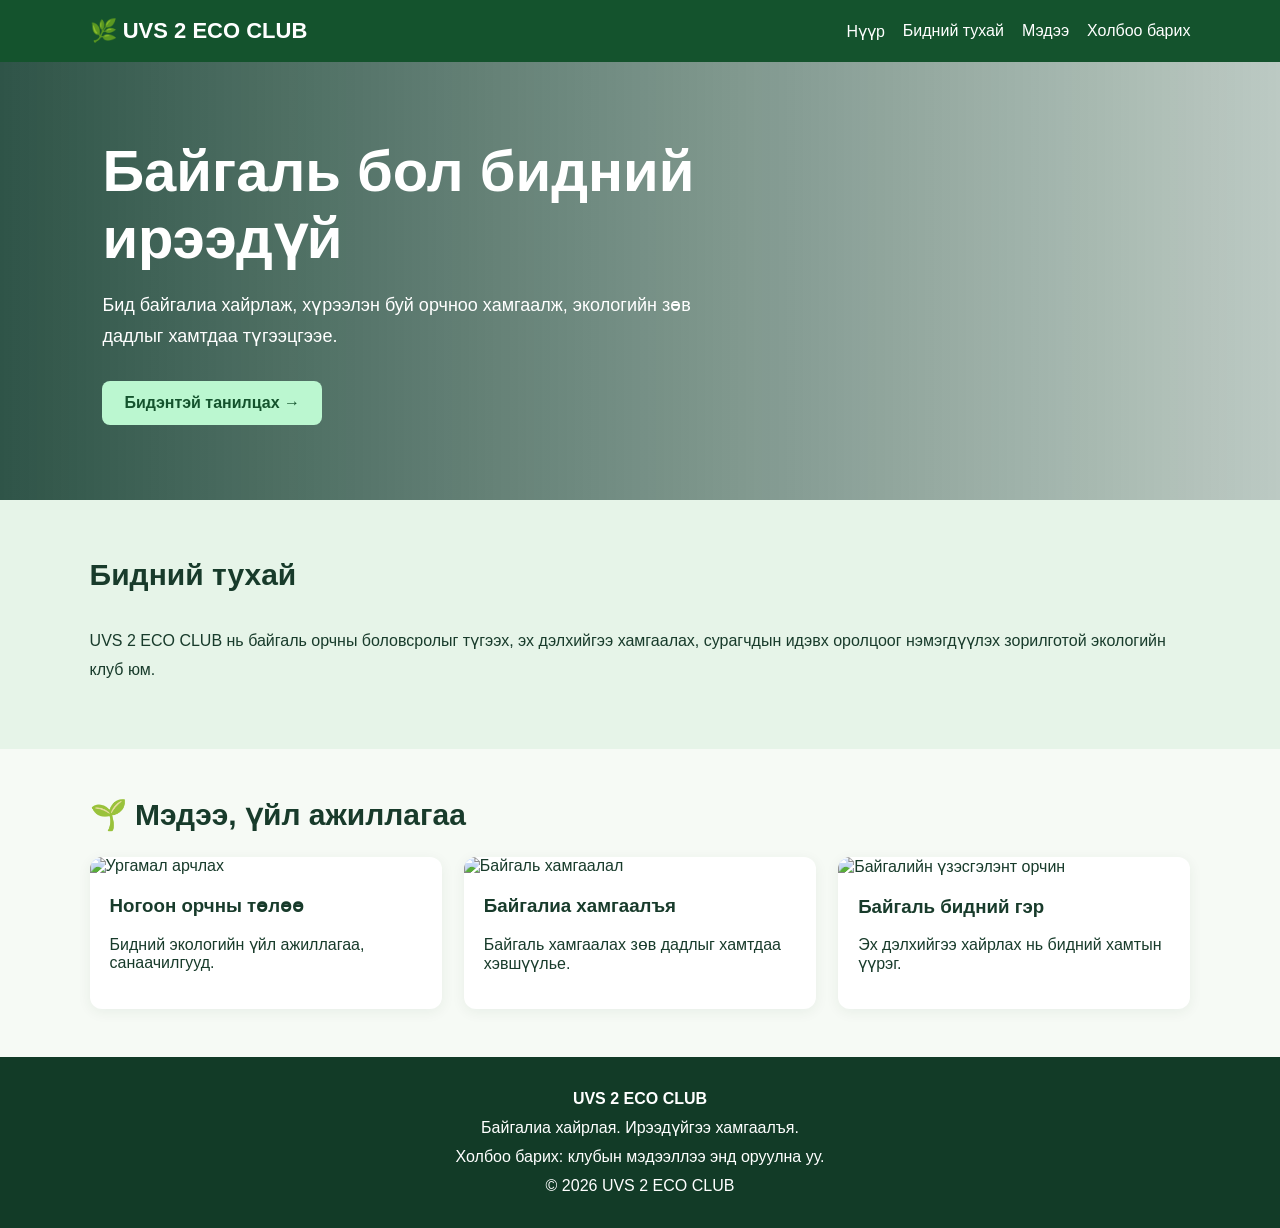
==== index.html @ a0607531 "Create index.html" ====
<!DOCTYPE html>
<html lang="mn">
<head>
  <meta charset="UTF-8">
  <meta name="viewport" content="width=device-width, initial-scale=1.0">
  <meta name="description" content="Uvs 2 Eco Club — Байгаль орчноо хамтдаа хамгаалъя.">
  <title>UVS 2 ECO CLUB</title>
  <style>
    * { box-sizing: border-box; }
    body {
      margin: 0;
      font-family: Arial, sans-serif;
      color: #183b2b;
      background: #f6faf5;
    }
    header {
      background: #14532d;
      color: white;
      padding: 18px 7%;
      display: flex;
      justify-content: space-between;
      align-items: center;
      flex-wrap: wrap;
      gap: 15px;
    }
    .logo { font-size: 22px; font-weight: bold; }
    nav { display: flex; flex-wrap: wrap; gap: 18px; }
    nav a { color: white; text-decoration: none; }
    nav a:hover { color: #bbf7d0; }
    .hero {
      min-height: 420px;
      padding: 75px 8%;
      display: flex;
      align-items: center;
      color: white;
      background:
        linear-gradient(90deg, #103b2ddd, #103b2d40),
        url("https://images.unsplash.com/photo-1472396961693-142e6e269027?auto=format&fit=crop&w=1800&q=85")
        center/cover;
    }
    .hero-content { max-width: 650px; }
    .hero h1 { font-size: clamp(34px, 5vw, 58px); margin: 0 0 18px; }
    .hero p { font-size: 18px; line-height: 1.7; }
    .button {
      display: inline-block;
      padding: 13px 22px;
      background: #bbf7d0;
      color: #14532d;
      text-decoration: none;
      border-radius: 8px;
      font-weight: bold;
      margin-top: 12px;
    }
    section { padding: 48px 7%; }
    h2 { font-size: 30px; margin-top: 0; }
    .cards {
      display: grid;
      grid-template-columns: repeat(auto-fit, minmax(220px, 1fr));
      gap: 22px;
    }
    .card {
      background: white;
      border-radius: 12px;
      overflow: hidden;
      box-shadow: 0 3px 14px #173d2710;
    }
    .card img { width: 100%; height: 190px; object-fit: cover; }
    .card-content { padding: 20px; }
    .card h3 { margin-top: 0; }
    .about { background: #e6f4e8; line-height: 1.8; }
    footer {
      background: #123b27;
      color: white;
      padding: 28px 7%;
      text-align: center;
      line-height: 1.8;
    }
    @media (max-width: 600px) {
      header { padding: 18px 5%; }
      nav { gap: 12px; }
      .hero { padding: 55px 6%; min-height: 360px; }
      section { padding: 36px 5%; }
    }
  </style>
</head>
<body>
  <header>
    <div class="logo">🌿 UVS 2 ECO CLUB</div>
    <nav>
      <a href="#home">Нүүр</a>
      <a href="#about">Бидний тухай</a>
      <a href="#news">Мэдээ</a>
      <a href="#contact">Холбоо барих</a>
    </nav>
  </header>

  <main>
    <div class="hero" id="home">
      <div class="hero-content">
        <h1>Байгаль бол бидний ирээдүй</h1>
        <p>
          Бид байгалиа хайрлаж, хүрээлэн буй орчноо хамгаалж,
          экологийн зөв дадлыг хамтдаа түгээцгээе.
        </p>
        <a class="button" href="#about">Бидэнтэй танилцах →</a>
      </div>
    </div>

    <section class="about" id="about">
      <h2>Бидний тухай</h2>
      <p>
        UVS 2 ECO CLUB нь байгаль орчны боловсролыг түгээх,
        эх дэлхийгээ хамгаалах, сурагчдын идэвх оролцоог
        нэмэгдүүлэх зорилготой экологийн клуб юм.
      </p>
    </section>

    <section id="news">
      <h2>🌱 Мэдээ, үйл ажиллагаа</h2>
      <div class="cards">
        <article class="card">
          <img src="https://images.unsplash.com/photo-1416879595882-3373a0480b5b?auto=format&fit=crop&w=800&q=80" alt="Ургамал арчлах">
          <div class="card-content">
            <h3>Ногоон орчны төлөө</h3>
            <p>Бидний экологийн үйл ажиллагаа, санаачилгууд.</p>
          </div>
        </article>
        <article class="card">
          <img src="https://images.unsplash.com/photo-1542601906990-b4d3fb778b09?auto=format&fit=crop&w=800&q=80" alt="Байгаль хамгаалал">
          <div class="card-content">
            <h3>Байгалиа хамгаалъя</h3>
            <p>Байгаль хамгаалах зөв дадлыг хамтдаа хэвшүүлье.</p>
          </div>
        </article>
        <article class="card">
          <img src="https://images.unsplash.com/photo-1472396961693-142e6e269027?auto=format&fit=crop&w=800&q=80" alt="Байгалийн үзэсгэлэнт орчин">
          <div class="card-content">
            <h3>Байгаль бидний гэр</h3>
            <p>Эх дэлхийгээ хайрлах нь бидний хамтын үүрэг.</p>
          </div>
        </article>
      </div>
    </section>
  </main>

  <footer id="contact">
    <strong>UVS 2 ECO CLUB</strong>
    <div>Байгалиа хайрлая. Ирээдүйгээ хамгаалъя.</div>
    <div>Холбоо барих: клубын мэдээллээ энд оруулна уу.</div>
    <div>© 2026 UVS 2 ECO CLUB</div>
  </footer>
</body>
</html>
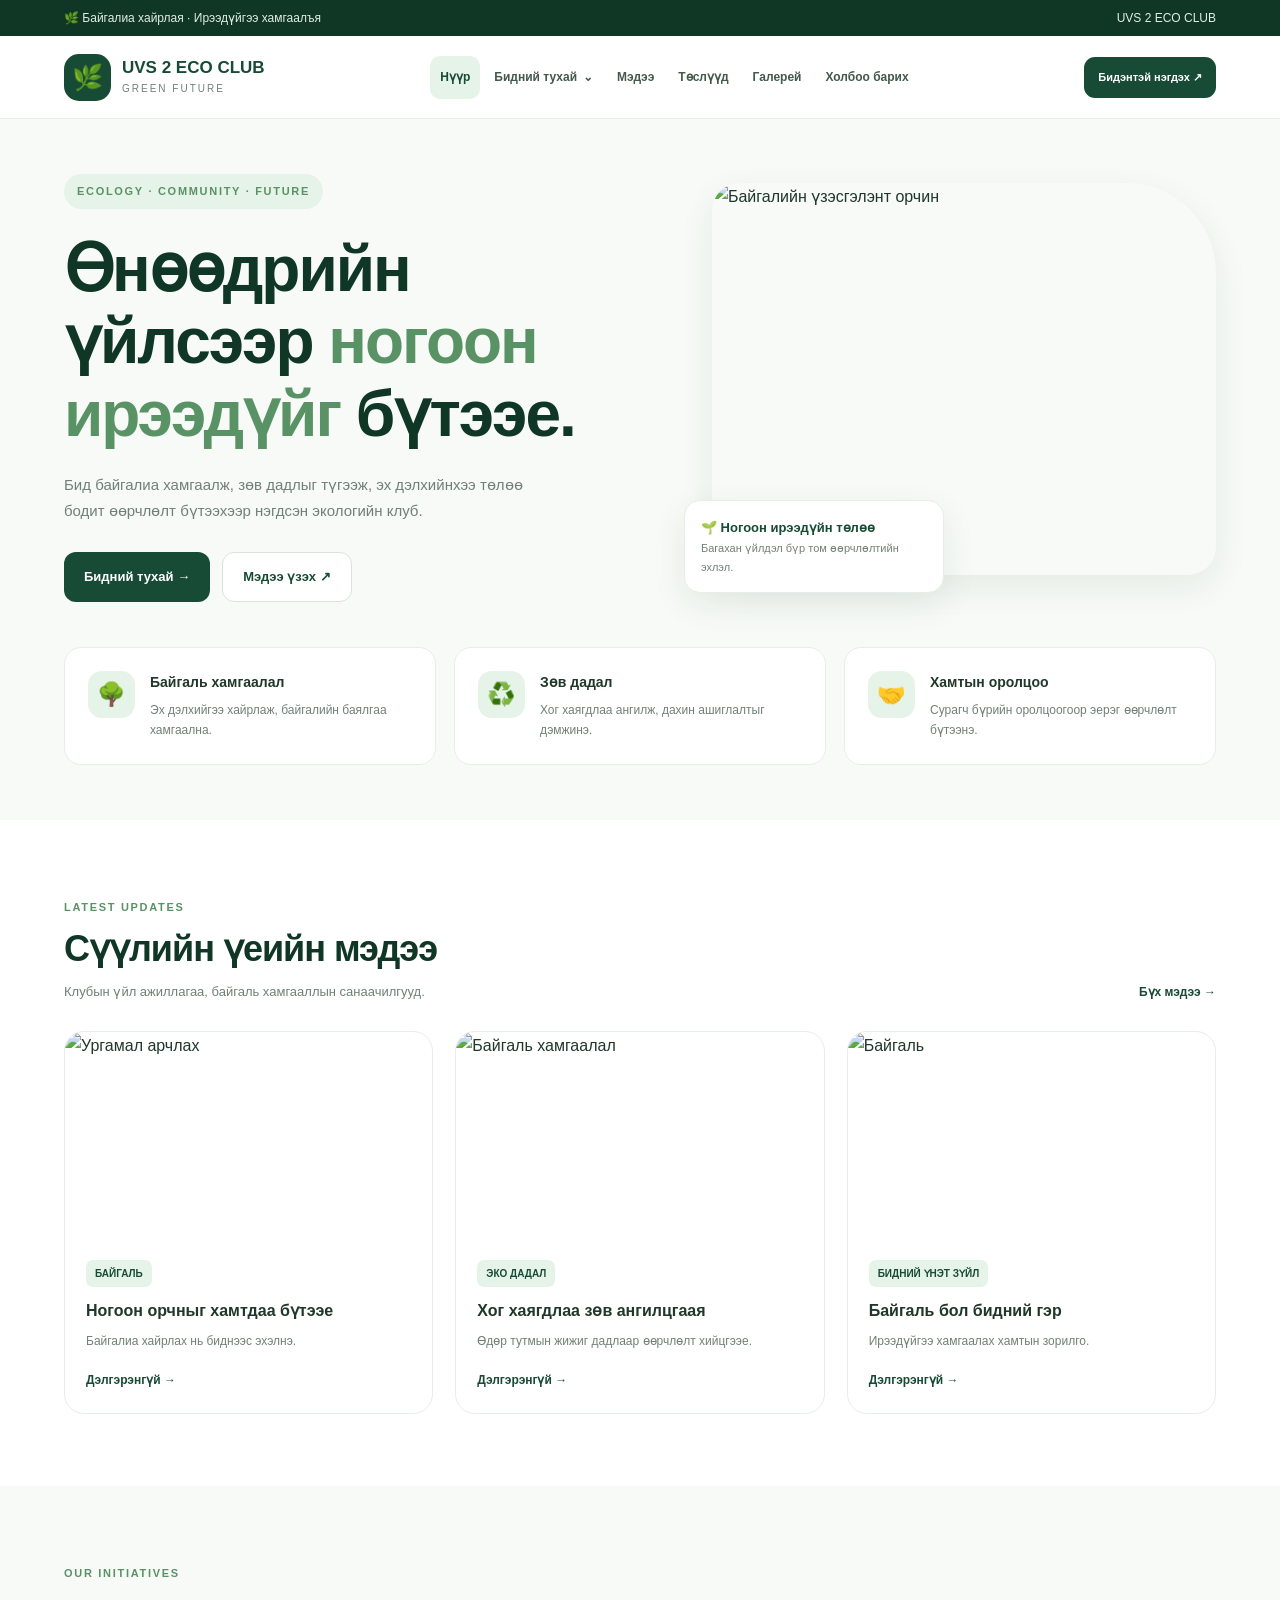
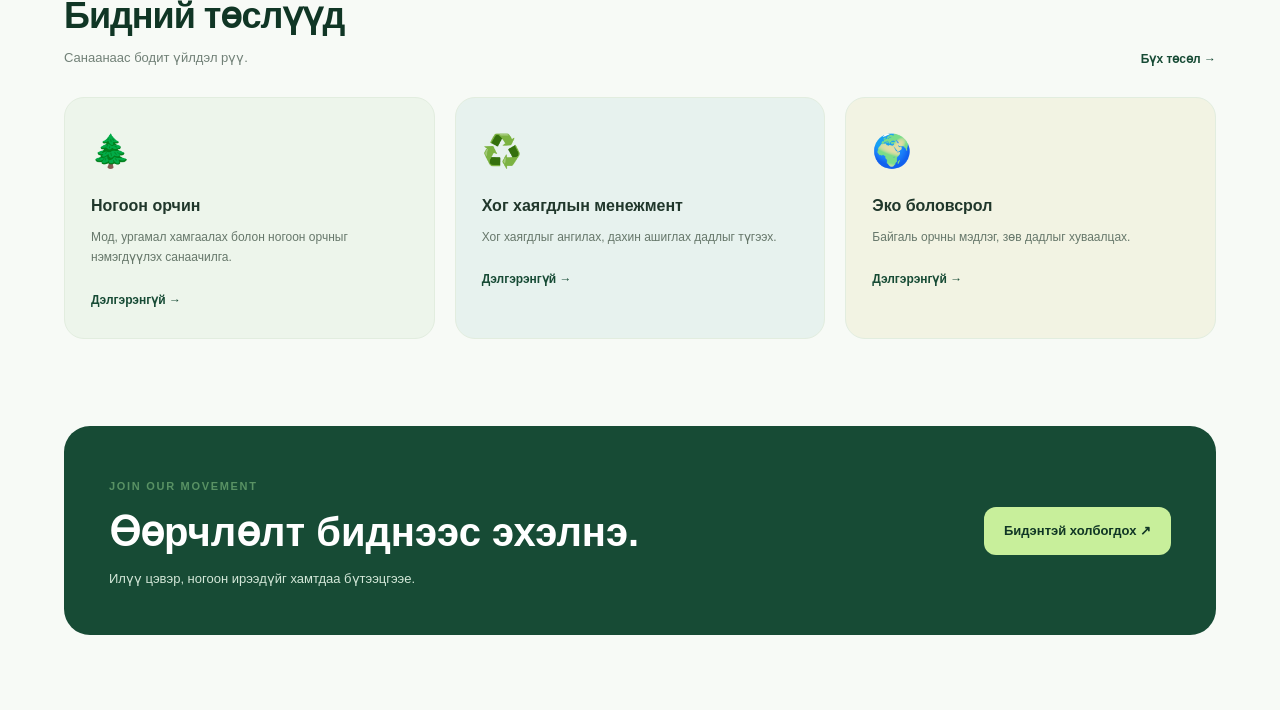
==== commit 783f2547: "Add files via upload" ====
--- a/index.html
+++ b/index.html
@@ -1,154 +1,102 @@
-
 <!DOCTYPE html>
 <html lang="mn">
 <head>
   <meta charset="UTF-8">
   <meta name="viewport" content="width=device-width, initial-scale=1.0">
-  <meta name="description" content="Uvs 2 Eco Club — Байгаль орчноо хамтдаа хамгаалъя.">
-  <title>UVS 2 ECO CLUB</title>
-  <style>
-    * { box-sizing: border-box; }
-    body {
-      margin: 0;
-      font-family: Arial, sans-serif;
-      color: #183b2b;
-      background: #f6faf5;
-    }
-    header {
-      background: #14532d;
-      color: white;
-      padding: 18px 7%;
-      display: flex;
-      justify-content: space-between;
-      align-items: center;
-      flex-wrap: wrap;
-      gap: 15px;
-    }
-    .logo { font-size: 22px; font-weight: bold; }
-    nav { display: flex; flex-wrap: wrap; gap: 18px; }
-    nav a { color: white; text-decoration: none; }
-    nav a:hover { color: #bbf7d0; }
-    .hero {
-      min-height: 420px;
-      padding: 75px 8%;
-      display: flex;
-      align-items: center;
-      color: white;
-      background:
-        linear-gradient(90deg, #103b2ddd, #103b2d40),
-        url("https://images.unsplash.com/photo-1472396961693-142e6e269027?auto=format&fit=crop&w=1800&q=85")
-        center/cover;
-    }
-    .hero-content { max-width: 650px; }
-    .hero h1 { font-size: clamp(34px, 5vw, 58px); margin: 0 0 18px; }
-    .hero p { font-size: 18px; line-height: 1.7; }
-    .button {
-      display: inline-block;
-      padding: 13px 22px;
-      background: #bbf7d0;
-      color: #14532d;
-      text-decoration: none;
-      border-radius: 8px;
-      font-weight: bold;
-      margin-top: 12px;
-    }
-    section { padding: 48px 7%; }
-    h2 { font-size: 30px; margin-top: 0; }
-    .cards {
-      display: grid;
-      grid-template-columns: repeat(auto-fit, minmax(220px, 1fr));
-      gap: 22px;
-    }
-    .card {
-      background: white;
-      border-radius: 12px;
-      overflow: hidden;
-      box-shadow: 0 3px 14px #173d2710;
-    }
-    .card img { width: 100%; height: 190px; object-fit: cover; }
-    .card-content { padding: 20px; }
-    .card h3 { margin-top: 0; }
-    .about { background: #e6f4e8; line-height: 1.8; }
-    footer {
-      background: #123b27;
-      color: white;
-      padding: 28px 7%;
-      text-align: center;
-      line-height: 1.8;
-    }
-    @media (max-width: 600px) {
-      header { padding: 18px 5%; }
-      nav { gap: 12px; }
-      .hero { padding: 55px 6%; min-height: 360px; }
-      section { padding: 36px 5%; }
-    }
-  </style>
+  <meta name="description" content="UVS 2 ECO CLUB — Байгалиа хайрлая, ирээдүйгээ хамгаалъя.">
+  <meta name="theme-color" content="#174b35">
+  <title>UVS 2 ECO CLUB | Нүүр</title>
+  <link rel="stylesheet" href="css/style.css">
+  <link rel="stylesheet" href="css/header.css">
+  <link rel="stylesheet" href="css/footer.css">
+  <script src="js/menu.js" defer></script>
+  <script src="js/main.js" defer></script>
 </head>
 <body>
-  <header>
-    <div class="logo">🌿 UVS 2 ECO CLUB</div>
-    <nav>
-      <a href="#home">Нүүр</a>
-      <a href="#about">Бидний тухай</a>
-      <a href="#news">Мэдээ</a>
-      <a href="#contact">Холбоо барих</a>
-    </nav>
+  <div class="topbar">
+    <div class="container topbar-inner">
+      <span>🌿 Байгалиа хайрлая · Ирээдүйгээ хамгаалъя</span>
+      <span>UVS 2 ECO CLUB</span>
+    </div>
+  </div>
+
+  <header class="site-header">
+    <div class="container nav">
+      <a class="brand" href="index.html">
+        <span class="brand-icon">🌿</span>
+        <span><strong>UVS 2 ECO CLUB</strong><small>GREEN FUTURE</small></span>
+      </a>
+      <button class="menu-toggle" id="menuToggle" aria-label="Цэс нээх" aria-expanded="false">☰</button>
+      <nav id="mainMenu" class="main-menu" aria-label="Үндсэн цэс">
+        <a class="active" href="index.html">Нүүр</a>
+        <div class="nav-dropdown">
+          <button class="dropdown-toggle" aria-expanded="false">Бидний тухай <span>⌄</span></button>
+          <div class="dropdown-menu">
+            <a href="pages/about.html">Клубын танилцуулга</a>
+            <a href="pages/about.html#goals">Зорилго, чиглэл</a>
+            <a href="pages/about.html#members">Гишүүд</a>
+          </div>
+        </div>
+        <a href="pages/news.html">Мэдээ</a>
+        <a href="pages/projects.html">Төслүүд</a>
+        <a href="pages/gallery.html">Галерей</a>
+        <a href="pages/contact.html">Холбоо барих</a>
+      </nav>
+      <a class="header-cta" href="pages/contact.html">Бидэнтэй нэгдэх ↗</a>
+    </div>
   </header>
 
   <main>
-    <div class="hero" id="home">
-      <div class="hero-content">
-        <h1>Байгаль бол бидний ирээдүй</h1>
-        <p>
-          Бид байгалиа хайрлаж, хүрээлэн буй орчноо хамгаалж,
-          экологийн зөв дадлыг хамтдаа түгээцгээе.
-        </p>
-        <a class="button" href="#about">Бидэнтэй танилцах →</a>
+    <section class="hero">
+      <div class="container hero-grid">
+        <div class="hero-copy">
+          <span class="eyebrow">ECOLOGY · COMMUNITY · FUTURE</span>
+          <h1>Өнөөдрийн үйлсээр <span>ногоон ирээдүйг</span> бүтээе.</h1>
+          <p>Бид байгалиа хамгаалж, зөв дадлыг түгээж, эх дэлхийнхээ төлөө бодит өөрчлөлт бүтээхээр нэгдсэн экологийн клуб.</p>
+          <div class="hero-actions">
+            <a class="button button-primary" href="pages/about.html">Бидний тухай →</a>
+            <a class="button button-outline" href="pages/news.html">Мэдээ үзэх ↗</a>
+          </div>
+        </div>
+        <div class="hero-visual">
+          <img src="https://images.unsplash.com/photo-1472396961693-142e6e269027?auto=format&fit=crop&w=1200&q=85" alt="Байгалийн үзэсгэлэнт орчин">
+          <div class="floating-note"><strong>🌱 Ногоон ирээдүйн төлөө</strong><span>Багахан үйлдэл бүр том өөрчлөлтийн эхлэл.</span></div>
+        </div>
       </div>
-    </div>
-
-    <section class="about" id="about">
-      <h2>Бидний тухай</h2>
-      <p>
-        UVS 2 ECO CLUB нь байгаль орчны боловсролыг түгээх,
-        эх дэлхийгээ хамгаалах, сурагчдын идэвх оролцоог
-        нэмэгдүүлэх зорилготой экологийн клуб юм.
-      </p>
     </section>
 
-    <section id="news">
-      <h2>🌱 Мэдээ, үйл ажиллагаа</h2>
-      <div class="cards">
-        <article class="card">
-          <img src="https://images.unsplash.com/photo-1416879595882-3373a0480b5b?auto=format&fit=crop&w=800&q=80" alt="Ургамал арчлах">
-          <div class="card-content">
-            <h3>Ногоон орчны төлөө</h3>
-            <p>Бидний экологийн үйл ажиллагаа, санаачилгууд.</p>
-          </div>
-        </article>
-        <article class="card">
-          <img src="https://images.unsplash.com/photo-1542601906990-b4d3fb778b09?auto=format&fit=crop&w=800&q=80" alt="Байгаль хамгаалал">
-          <div class="card-content">
-            <h3>Байгалиа хамгаалъя</h3>
-            <p>Байгаль хамгаалах зөв дадлыг хамтдаа хэвшүүлье.</p>
-          </div>
-        </article>
-        <article class="card">
-          <img src="https://images.unsplash.com/photo-1472396961693-142e6e269027?auto=format&fit=crop&w=800&q=80" alt="Байгалийн үзэсгэлэнт орчин">
-          <div class="card-content">
-            <h3>Байгаль бидний гэр</h3>
-            <p>Эх дэлхийгээ хайрлах нь бидний хамтын үүрэг.</p>
-          </div>
-        </article>
+    <section class="feature-strip">
+      <div class="container feature-grid">
+        <article class="feature"><span>🌳</span><div><h3>Байгаль хамгаалал</h3><p>Эх дэлхийгээ хайрлаж, байгалийн баялгаа хамгаална.</p></div></article>
+        <article class="feature"><span>♻️</span><div><h3>Зөв дадал</h3><p>Хог хаягдлаа ангилж, дахин ашиглалтыг дэмжинэ.</p></div></article>
+        <article class="feature"><span>🤝</span><div><h3>Хамтын оролцоо</h3><p>Сурагч бүрийн оролцоогоор эерэг өөрчлөлт бүтээнэ.</p></div></article>
       </div>
     </section>
+
+    <section class="section section-white">
+      <div class="container section-heading">
+        <div><span class="section-label">LATEST UPDATES</span><h2>Сүүлийн үеийн мэдээ</h2><p>Клубын үйл ажиллагаа, байгаль хамгааллын санаачилгууд.</p></div>
+        <a class="text-link" href="pages/news.html">Бүх мэдээ →</a>
+      </div>
+      <div class="container card-grid" id="homeNews">
+        <article class="content-card"><img src="https://images.unsplash.com/photo-1416879595882-3373a0480b5b?auto=format&fit=crop&w=800&q=80" alt="Ургамал арчлах"><div class="card-body"><span class="tag">БАЙГАЛЬ</span><h3>Ногоон орчныг хамтдаа бүтээе</h3><p>Байгалиа хайрлах нь биднээс эхэлнэ.</p><a class="text-link" href="pages/news.html">Дэлгэрэнгүй →</a></div></article>
+        <article class="content-card"><img src="https://images.unsplash.com/photo-1542601906990-b4d3fb778b09?auto=format&fit=crop&w=800&q=80" alt="Байгаль хамгаалал"><div class="card-body"><span class="tag">ЭКО ДАДАЛ</span><h3>Хог хаягдлаа зөв ангилцгаая</h3><p>Өдөр тутмын жижиг дадлаар өөрчлөлт хийцгээе.</p><a class="text-link" href="pages/news.html">Дэлгэрэнгүй →</a></div></article>
+        <article class="content-card"><img src="https://images.unsplash.com/photo-1472396961693-142e6e269027?auto=format&fit=crop&w=800&q=80" alt="Байгаль"><div class="card-body"><span class="tag">БИДНИЙ ҮНЭТ ЗҮЙЛ</span><h3>Байгаль бол бидний гэр</h3><p>Ирээдүйгээ хамгаалах хамтын зорилго.</p><a class="text-link" href="pages/news.html">Дэлгэрэнгүй →</a></div></article>
+      </div>
+    </section>
+
+    <section class="section">
+      <div class="container section-heading"><div><span class="section-label">OUR INITIATIVES</span><h2>Бидний төслүүд</h2><p>Санаанаас бодит үйлдэл рүү.</p></div><a class="text-link" href="pages/projects.html">Бүх төсөл →</a></div>
+      <div class="container project-grid">
+        <article class="project-card"><span>🌲</span><h3>Ногоон орчин</h3><p>Мод, ургамал хамгаалах болон ногоон орчныг нэмэгдүүлэх санаачилга.</p><a href="pages/projects.html">Дэлгэрэнгүй →</a></article>
+        <article class="project-card"><span>♻️</span><h3>Хог хаягдлын менежмент</h3><p>Хог хаягдлыг ангилах, дахин ашиглах дадлыг түгээх.</p><a href="pages/projects.html">Дэлгэрэнгүй →</a></article>
+        <article class="project-card"><span>🌍</span><h3>Эко боловсрол</h3><p>Байгаль орчны мэдлэг, зөв дадлыг хуваалцах.</p><a href="pages/projects.html">Дэлгэрэнгүй →</a></article>
+      </div>
+    </section>
+
+    <section class="cta-section"><div class="container cta-box"><div><span class="section-label">JOIN OUR MOVEMENT</span><h2>Өөрчлөлт биднээс эхэлнэ.</h2><p>Илүү цэвэр, ногоон ирээдүйг хамтдаа бүтээцгээе.</p></div><a class="button button-light" href="pages/contact.html">Бидэнтэй холбогдох ↗</a></div></section>
   </main>
 
-  <footer id="contact">
-    <strong>UVS 2 ECO CLUB</strong>
-    <div>Байгалиа хайрлая. Ирээдүйгээ хамгаалъя.</div>
-    <div>Холбоо барих: клубын мэдээллээ энд оруулна уу.</div>
-    <div>© 2026 UVS 2 ECO CLUB</div>
-  </footer>
+  <div id="site-footer"></div>
 </body>
 </html>
--- a/css/style.css
+++ b/css/style.css
@@ -0,0 +1,92 @@
+/* Ерөнхий өнгө, фонт, товч, карт, нүүр хуудасны загвар */
+:root {
+  --green: #174b35;
+  --green-dark: #103625;
+  --green-light: #e6f3e9;
+  --lime: #c8ef9b;
+  --text: #20372b;
+  --muted: #718077;
+  --background: #f7faf6;
+  --border: #e7eee7;
+  --radius: 20px;
+  --shadow: 0 12px 35px rgba(20, 60, 38, .08);
+}
+* { box-sizing: border-box; margin: 0; padding: 0; }
+html { scroll-behavior: smooth; scroll-padding-top: 100px; }
+body { font-family: "Noto Sans", Arial, sans-serif; color: var(--text); background: var(--background); line-height: 1.7; }
+a { color: inherit; text-decoration: none; }
+img { display: block; width: 100%; object-fit: cover; }
+.container { width: min(1160px, 90%); margin-inline: auto; }
+.topbar { background: var(--green-dark); color: #e1eee5; padding: 8px 0; font-size: 12px; }
+.topbar-inner { display: flex; justify-content: space-between; gap: 15px; flex-wrap: wrap; }
+.hero { padding: 55px 0 45px; }
+.hero-grid { display: grid; grid-template-columns: 1.03fr .97fr; align-items: center; gap: 55px; }
+.eyebrow, .section-label { color: #599264; font-size: 11px; font-weight: 800; letter-spacing: 1.7px; }
+.eyebrow { display: inline-block; padding: 8px 13px; background: var(--green-light); border-radius: 100px; margin-bottom: 24px; }
+.hero h1 { font-size: clamp(38px, 5vw, 64px); line-height: 1.13; letter-spacing: -2px; color: var(--green-dark); margin-bottom: 22px; }
+.hero h1 span { color: #599264; }
+.hero-copy > p { max-width: 490px; font-size: 15px; color: var(--muted); margin-bottom: 29px; }
+.hero-actions { display: flex; gap: 12px; flex-wrap: wrap; }
+.button { display: inline-flex; align-items: center; justify-content: center; gap: 10px; padding: 13px 20px; border-radius: 12px; font-size: 13px; font-weight: 700; transition: .2s; }
+.button:hover { transform: translateY(-3px); }
+.button-primary { background: var(--green); color: white; }
+.button-outline { border: 1px solid #d8e4d9; background: white; color: var(--green); }
+.button-light { background: var(--lime); color: var(--green-dark); }
+.hero-visual { min-height: 410px; position: relative; }
+.hero-visual > img { position: absolute; inset: 0 0 18px 28px; width: calc(100% - 28px); height: calc(100% - 18px); border-radius: 28px 90px 28px 28px; box-shadow: var(--shadow); }
+.floating-note { position: absolute; bottom: 0; left: 0; max-width: 260px; background: white; padding: 16px; border: 1px solid var(--border); border-radius: 16px; box-shadow: var(--shadow); }
+.floating-note strong, .floating-note span { display: block; }
+.floating-note strong { font-size: 13px; color: var(--green); }
+.floating-note span { font-size: 11px; color: var(--muted); }
+.feature-strip { padding: 0 0 55px; }
+.feature-grid { display: grid; grid-template-columns: repeat(3, 1fr); gap: 18px; }
+.feature { display: flex; align-items: flex-start; gap: 15px; padding: 23px; background: white; border: 1px solid var(--border); border-radius: 17px; transition: .2s; }
+.feature:hover, .content-card:hover, .project-card:hover { transform: translateY(-4px); box-shadow: var(--shadow); }
+.feature > span { display: grid; place-items: center; min-width: 47px; height: 47px; border-radius: 14px; background: var(--green-light); font-size: 23px; }
+.feature h3 { font-size: 14px; margin-bottom: 5px; }
+.feature p { font-size: 12px; color: var(--muted); }
+.section { padding: 72px 0; }
+.section-white { background: white; }
+.section-heading { display: flex; justify-content: space-between; align-items: flex-end; gap: 20px; margin-bottom: 28px; }
+.section-heading h2 { font-size: clamp(26px, 3vw, 36px); color: var(--green-dark); line-height: 1.3; letter-spacing: -1px; margin-top: 7px; }
+.section-heading p { font-size: 13px; color: var(--muted); margin-top: 8px; }
+.text-link { color: var(--green); font-size: 12px; font-weight: 800; }
+.text-link:hover { text-decoration: underline; }
+.card-grid { display: grid; grid-template-columns: repeat(3, 1fr); gap: 22px; }
+.content-card { background: white; border: 1px solid var(--border); border-radius: var(--radius); overflow: hidden; transition: .25s; }
+.content-card > img { height: 205px; }
+.card-body { padding: 21px; }
+.tag { display: inline-block; font-size: 10px; font-weight: 800; color: var(--green); background: var(--green-light); padding: 5px 9px; border-radius: 7px; margin-bottom: 12px; }
+.card-body h3 { font-size: 16px; margin-bottom: 8px; line-height: 1.5; }
+.card-body p { font-size: 12px; color: var(--muted); margin-bottom: 14px; }
+.project-grid { display: grid; grid-template-columns: repeat(3, 1fr); gap: 20px; }
+.project-card { background: #edf5eb; border: 1px solid #e2eddf; border-radius: var(--radius); padding: 26px; transition: .25s; }
+.project-card:nth-child(2) { background: #e7f2ee; }
+.project-card:nth-child(3) { background: #f2f3e3; }
+.project-card > span { font-size: 32px; }
+.project-card h3 { font-size: 16px; margin: 13px 0 8px; }
+.project-card p { font-size: 12px; color: #66776a; margin-bottom: 17px; }
+.project-card a { color: var(--green); font-size: 12px; font-weight: 800; }
+.cta-section { padding: 15px 0 75px; }
+.cta-box { display: flex; align-items: center; justify-content: space-between; gap: 25px; padding: 45px; border-radius: 26px; background: var(--green); color: white; }
+.cta-box h2 { font-size: clamp(27px, 4vw, 40px); line-height: 1.3; margin: 8px 0 10px; }
+.cta-box p { color: #d4e8d9; font-size: 13px; }
+@media (max-width: 900px) {
+  .hero-grid { gap: 30px; }
+  .feature-grid { grid-template-columns: 1fr; }
+  .card-grid { grid-template-columns: repeat(2, 1fr); }
+  .project-grid { grid-template-columns: 1fr; }
+}
+@media (max-width: 600px) {
+  .topbar-inner { justify-content: center; text-align: center; }
+  .hero { padding-top: 35px; }
+  .hero-grid { grid-template-columns: 1fr; gap: 32px; }
+  .hero h1 { letter-spacing: -1px; }
+  .hero-visual { min-height: 300px; }
+  .hero-visual > img { inset: 0 0 15px 18px; width: calc(100% - 18px); height: calc(100% - 15px); border-radius: 24px 65px 24px 24px; }
+  .card-grid { grid-template-columns: 1fr; }
+  .section { padding: 52px 0; }
+  .section-heading { align-items: flex-start; flex-direction: column; }
+  .cta-box { align-items: flex-start; flex-direction: column; padding: 28px 23px; }
+}
+@media (prefers-reduced-motion: reduce) { *, *::before, *::after { scroll-behavior: auto; transition: none; } }
--- a/css/header.css
+++ b/css/header.css
@@ -0,0 +1,34 @@
+/* Толгой хэсэг болон навигацийн цэс */
+.site-header { position: sticky; top: 0; z-index: 100; background: rgba(255,255,255,.97); backdrop-filter: blur(14px); border-bottom: 1px solid var(--border); }
+.nav { min-height: 82px; display: flex; align-items: center; justify-content: space-between; gap: 20px; }
+.brand { display: flex; align-items: center; gap: 11px; flex-shrink: 0; }
+.brand-icon { width: 47px; height: 47px; display: grid; place-items: center; border-radius: 15px; background: var(--green); color: var(--lime); font-size: 25px; }
+.brand strong, .brand small { display: block; }
+.brand strong { font-size: 17px; color: var(--green); line-height: 1.35; }
+.brand small { font-size: 10px; color: var(--muted); letter-spacing: 2px; }
+.main-menu { display: flex; align-items: center; gap: 4px; }
+.main-menu > a, .dropdown-toggle { display: inline-flex; align-items: center; gap: 6px; padding: 11px 10px; border: 0; border-radius: 10px; background: transparent; color: #44584b; font: inherit; font-size: 12px; font-weight: 700; cursor: pointer; }
+.main-menu > a:hover, .main-menu > a.active, .dropdown-toggle:hover { color: var(--green); background: var(--green-light); }
+.nav-dropdown { position: relative; }
+.dropdown-menu { position: absolute; top: calc(100% + 7px); left: 0; min-width: 210px; padding: 8px; background: white; border: 1px solid var(--border); border-radius: 13px; box-shadow: var(--shadow); opacity: 0; visibility: hidden; transform: translateY(6px); transition: .2s; }
+.dropdown-menu a { display: block; padding: 10px 12px; border-radius: 8px; font-size: 12px; }
+.dropdown-menu a:hover { color: var(--green); background: var(--green-light); }
+.nav-dropdown:hover .dropdown-menu, .nav-dropdown:focus-within .dropdown-menu { opacity: 1; visibility: visible; transform: translateY(0); }
+.header-cta { white-space: nowrap; padding: 11px 14px; border-radius: 11px; background: var(--green); color: white; font-size: 11px; font-weight: 800; }
+.menu-toggle { display: none; border: 0; border-radius: 11px; width: 43px; height: 43px; background: var(--green-light); color: var(--green); font-size: 23px; cursor: pointer; }
+@media (max-width: 1100px) {
+  .header-cta { display: none; }
+  .nav { gap: 10px; }
+  .main-menu > a, .dropdown-toggle { padding-inline: 7px; font-size: 11px; }
+  .brand strong { font-size: 15px; }
+}
+@media (max-width: 900px) {
+  .nav { min-height: 72px; }
+  .menu-toggle { display: grid; place-items: center; margin-left: auto; }
+  .main-menu { display: none; position: absolute; top: 100%; left: 0; right: 0; padding: 12px 5% 20px; background: white; border-bottom: 1px solid var(--border); box-shadow: var(--shadow); align-items: stretch; flex-direction: column; }
+  .main-menu.open { display: flex; }
+  .main-menu > a, .dropdown-toggle { display: flex; justify-content: space-between; width: 100%; padding: 12px; font-size: 14px; text-align: left; }
+  .dropdown-menu { display: none; position: static; opacity: 1; visibility: visible; transform: none; box-shadow: none; border: 0; background: #f7faf6; margin: 3px 0 8px; }
+  .nav-dropdown.open .dropdown-menu { display: block; }
+  .nav-dropdown.open .dropdown-toggle span { display: inline-block; transform: rotate(180deg); }
+}
--- a/css/footer.css
+++ b/css/footer.css
@@ -0,0 +1,11 @@
+/* Хөл хэсэг */
+.site-footer { padding: 48px 0 20px; background: #0d2c1e; color: white; }
+.footer-grid { display: grid; grid-template-columns: 1.5fr 1fr 1fr; gap: 40px; padding-bottom: 35px; }
+.footer-brand { color: var(--lime); font-size: 19px; font-weight: 800; margin-bottom: 12px; }
+.footer-about { max-width: 340px; color: #b9cfc0; font-size: 12px; }
+.footer-title { font-size: 13px; color: var(--lime); margin-bottom: 14px; }
+.footer-links { display: grid; gap: 9px; list-style: none; }
+.footer-links a { color: #c4d6c9; font-size: 12px; }
+.footer-links a:hover { color: white; }
+.footer-bottom { display: flex; justify-content: space-between; flex-wrap: wrap; gap: 12px; padding-top: 18px; border-top: 1px solid #31513e; color: #a9c1b1; font-size: 11px; }
+@media (max-width: 600px) { .footer-grid { grid-template-columns: 1fr; gap: 25px; } }
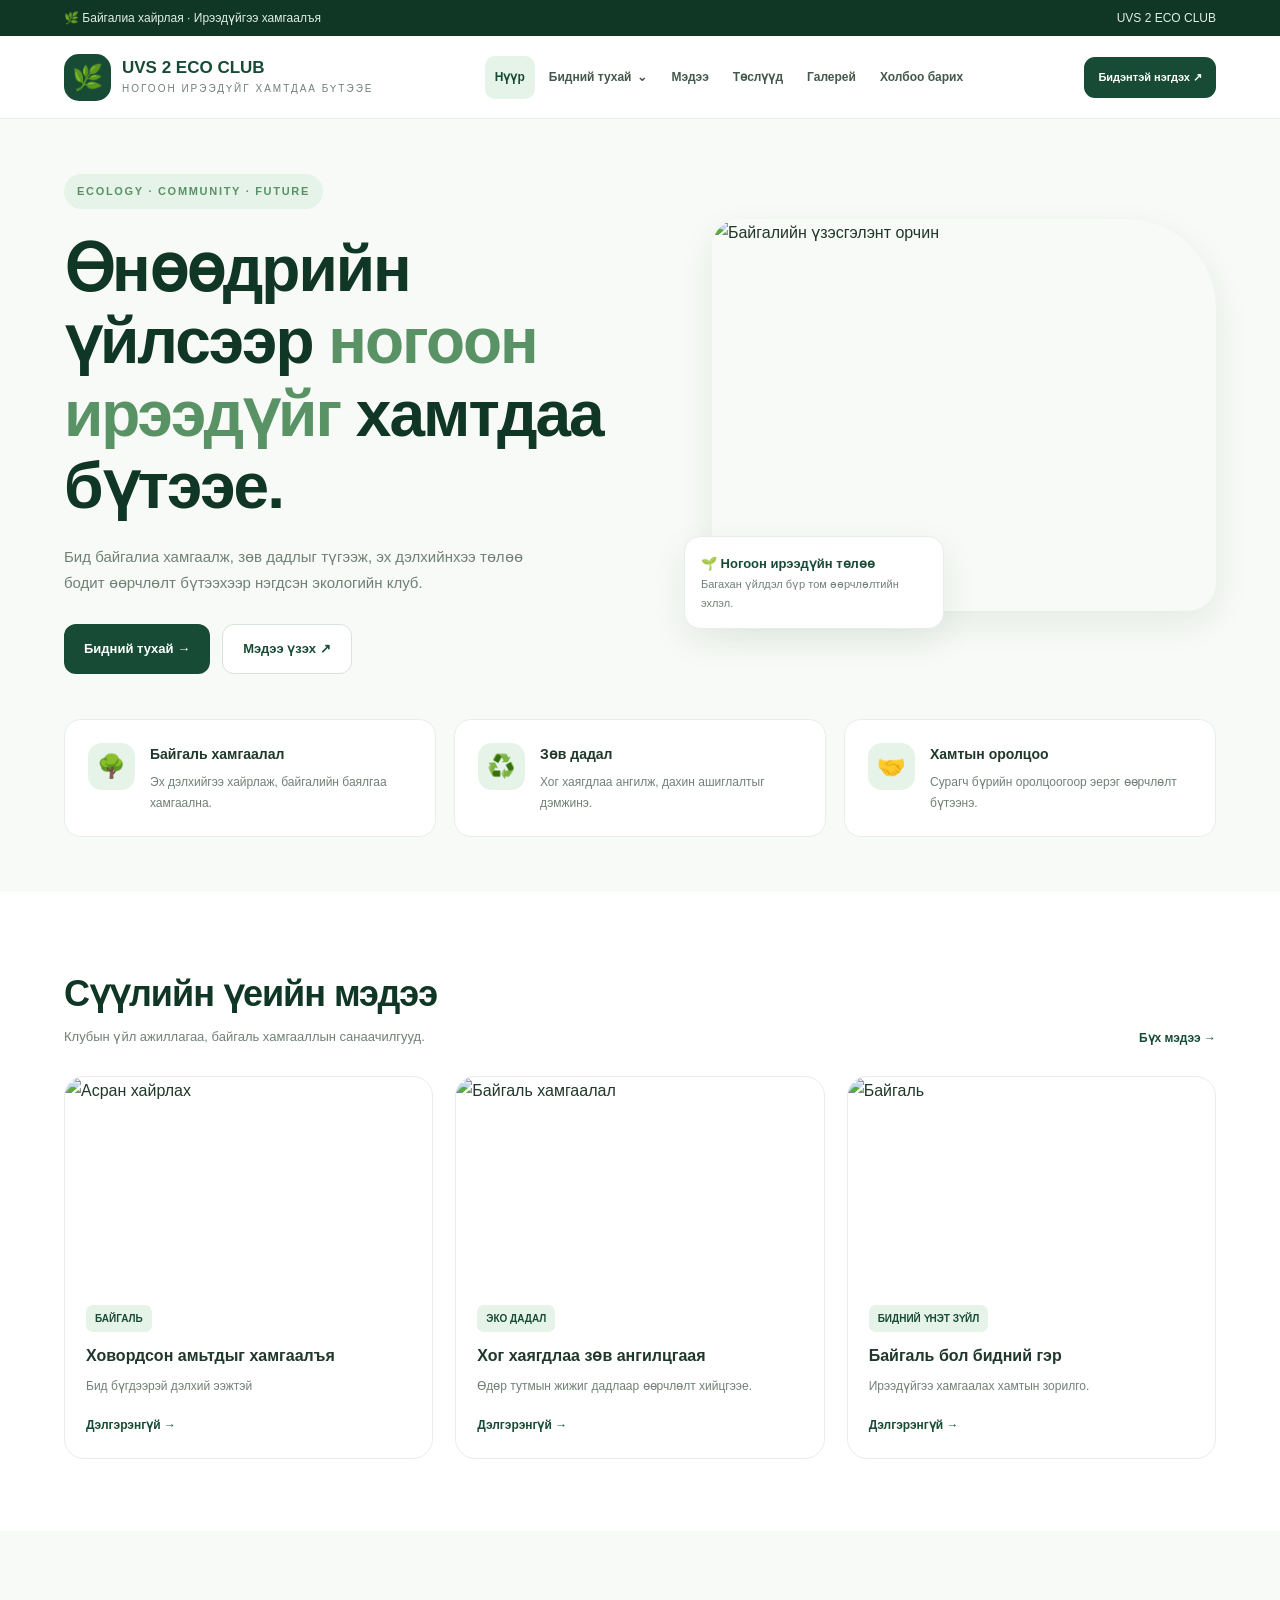
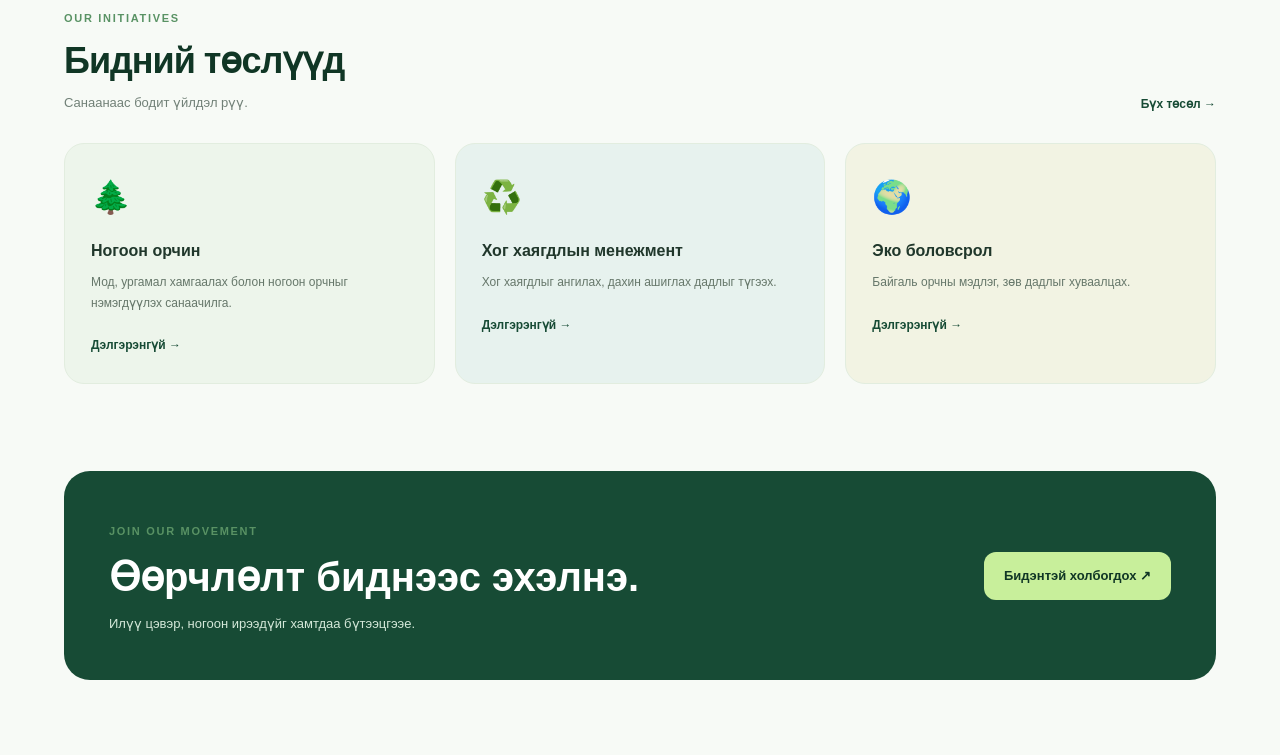
==== commit 816bf857: "Update index.html" ====
--- a/index.html
+++ b/index.html
@@ -24,7 +24,7 @@
     <div class="container nav">
       <a class="brand" href="index.html">
         <span class="brand-icon">🌿</span>
-        <span><strong>UVS 2 ECO CLUB</strong><small>GREEN FUTURE</small></span>
+        <span><strong>UVS 2 ECO CLUB</strong><small>НОГООН ИРЭЭДҮЙГ ХАМТДАА БҮТЭЭЕ</small></span>
       </a>
       <button class="menu-toggle" id="menuToggle" aria-label="Цэс нээх" aria-expanded="false">☰</button>
       <nav id="mainMenu" class="main-menu" aria-label="Үндсэн цэс">
@@ -51,7 +51,7 @@
       <div class="container hero-grid">
         <div class="hero-copy">
           <span class="eyebrow">ECOLOGY · COMMUNITY · FUTURE</span>
-          <h1>Өнөөдрийн үйлсээр <span>ногоон ирээдүйг</span> бүтээе.</h1>
+          <h1>Өнөөдрийн үйлсээр <span>ногоон ирээдүйг</span> хамтдаа бүтээе.</h1>
           <p>Бид байгалиа хамгаалж, зөв дадлыг түгээж, эх дэлхийнхээ төлөө бодит өөрчлөлт бүтээхээр нэгдсэн экологийн клуб.</p>
           <div class="hero-actions">
             <a class="button button-primary" href="pages/about.html">Бидний тухай →</a>
@@ -75,12 +75,12 @@
 
     <section class="section section-white">
       <div class="container section-heading">
-        <div><span class="section-label">LATEST UPDATES</span><h2>Сүүлийн үеийн мэдээ</h2><p>Клубын үйл ажиллагаа, байгаль хамгааллын санаачилгууд.</p></div>
+        <div><span class="section-label"></span><h2>Сүүлийн үеийн мэдээ</h2><p>Клубын үйл ажиллагаа, байгаль хамгааллын санаачилгууд.</p></div>
         <a class="text-link" href="pages/news.html">Бүх мэдээ →</a>
       </div>
       <div class="container card-grid" id="homeNews">
-        <article class="content-card"><img src="https://images.unsplash.com/photo-1416879595882-3373a0480b5b?auto=format&fit=crop&w=800&q=80" alt="Ургамал арчлах"><div class="card-body"><span class="tag">БАЙГАЛЬ</span><h3>Ногоон орчныг хамтдаа бүтээе</h3><p>Байгалиа хайрлах нь биднээс эхэлнэ.</p><a class="text-link" href="pages/news.html">Дэлгэрэнгүй →</a></div></article>
-        <article class="content-card"><img src="https://images.unsplash.com/photo-1542601906990-b4d3fb778b09?auto=format&fit=crop&w=800&q=80" alt="Байгаль хамгаалал"><div class="card-body"><span class="tag">ЭКО ДАДАЛ</span><h3>Хог хаягдлаа зөв ангилцгаая</h3><p>Өдөр тутмын жижиг дадлаар өөрчлөлт хийцгээе.</p><a class="text-link" href="pages/news.html">Дэлгэрэнгүй →</a></div></article>
+        <article class="content-card"><img src="https://images.unsplash.com/photo-1416879595882-3373a0480b5b?auto=format&fit=crop&w=800&q=80" alt="Асран хайрлах"><div class="card-body"><span class="tag">БАЙГАЛЬ</span><h3>Ховордсон амьтдыг хамгаалъя</h3><p>Бид бүгдээрэй дэлхий ээжтэй</p><a class="text-link" href="pages/news.html">Дэлгэрэнгүй →</a></div></article>
+        <article class="content-card"><img src="https://encrypted-tbn0.gstatic.com/images?q=tbn:ANd9GcRSSLmAP2B3yUyjkAxF0WnSpqIz7_M_RCHwV3M5_dkveA&s=10" alt="Байгаль хамгаалал"><div class="card-body"><span class="tag">ЭКО ДАДАЛ</span><h3>Хог хаягдлаа зөв ангилцгаая</h3><p>Өдөр тутмын жижиг дадлаар өөрчлөлт хийцгээе.</p><a class="text-link" href="pages/news.html">Дэлгэрэнгүй →</a></div></article>
         <article class="content-card"><img src="https://images.unsplash.com/photo-1472396961693-142e6e269027?auto=format&fit=crop&w=800&q=80" alt="Байгаль"><div class="card-body"><span class="tag">БИДНИЙ ҮНЭТ ЗҮЙЛ</span><h3>Байгаль бол бидний гэр</h3><p>Ирээдүйгээ хамгаалах хамтын зорилго.</p><a class="text-link" href="pages/news.html">Дэлгэрэнгүй →</a></div></article>
       </div>
     </section>
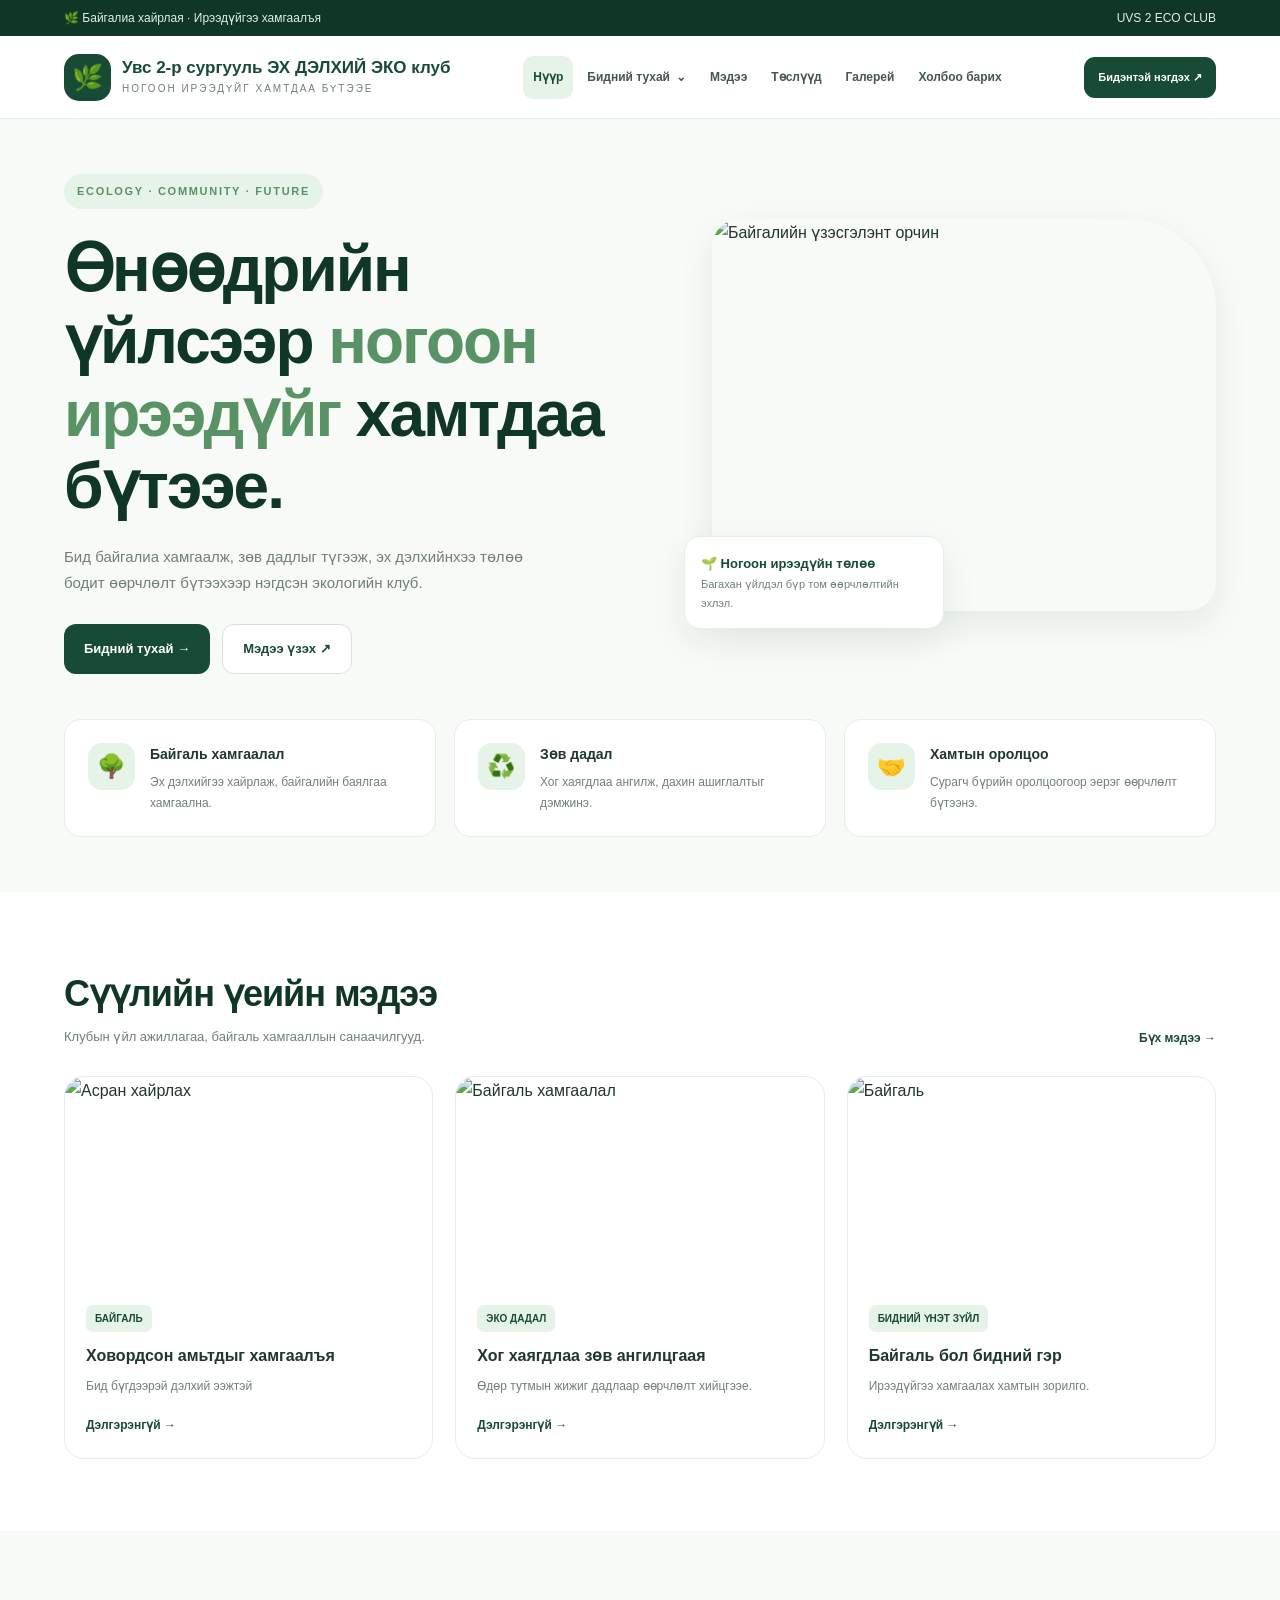
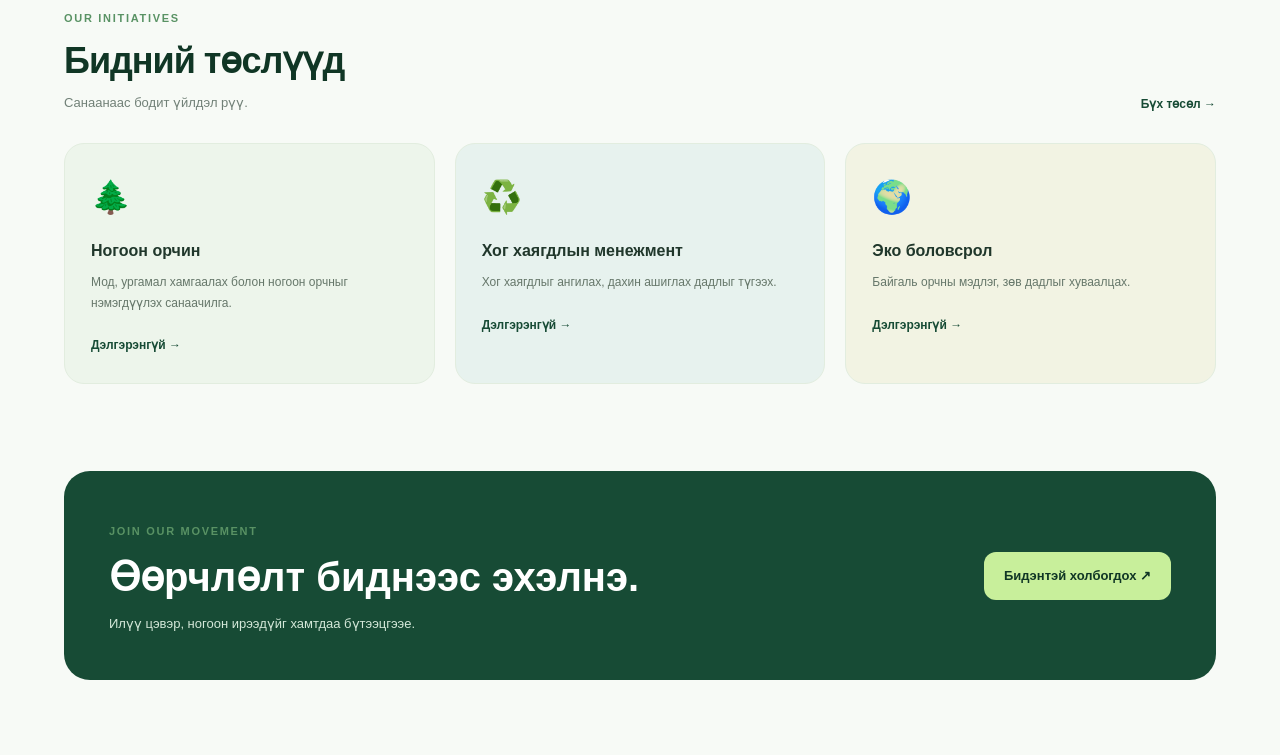
==== commit 93c42f7d: "Update index.html" ====
--- a/index.html
+++ b/index.html
@@ -5,7 +5,7 @@
   <meta name="viewport" content="width=device-width, initial-scale=1.0">
   <meta name="description" content="UVS 2 ECO CLUB — Байгалиа хайрлая, ирээдүйгээ хамгаалъя.">
   <meta name="theme-color" content="#174b35">
-  <title>UVS 2 ECO CLUB | Нүүр</title>
+  <title>Увс 2-р сургууль ЭХ ДЭЛХИЙ ЭКО клуб | Нүүр</title>
   <link rel="stylesheet" href="css/style.css">
   <link rel="stylesheet" href="css/header.css">
   <link rel="stylesheet" href="css/footer.css">
@@ -24,7 +24,7 @@
     <div class="container nav">
       <a class="brand" href="index.html">
         <span class="brand-icon">🌿</span>
-        <span><strong>UVS 2 ECO CLUB</strong><small>НОГООН ИРЭЭДҮЙГ ХАМТДАА БҮТЭЭЕ</small></span>
+        <span><strong>Увс 2-р сургууль ЭХ ДЭЛХИЙ ЭКО клуб</strong><small>НОГООН ИРЭЭДҮЙГ ХАМТДАА БҮТЭЭЕ</small></span>
       </a>
       <button class="menu-toggle" id="menuToggle" aria-label="Цэс нээх" aria-expanded="false">☰</button>
       <nav id="mainMenu" class="main-menu" aria-label="Үндсэн цэс">
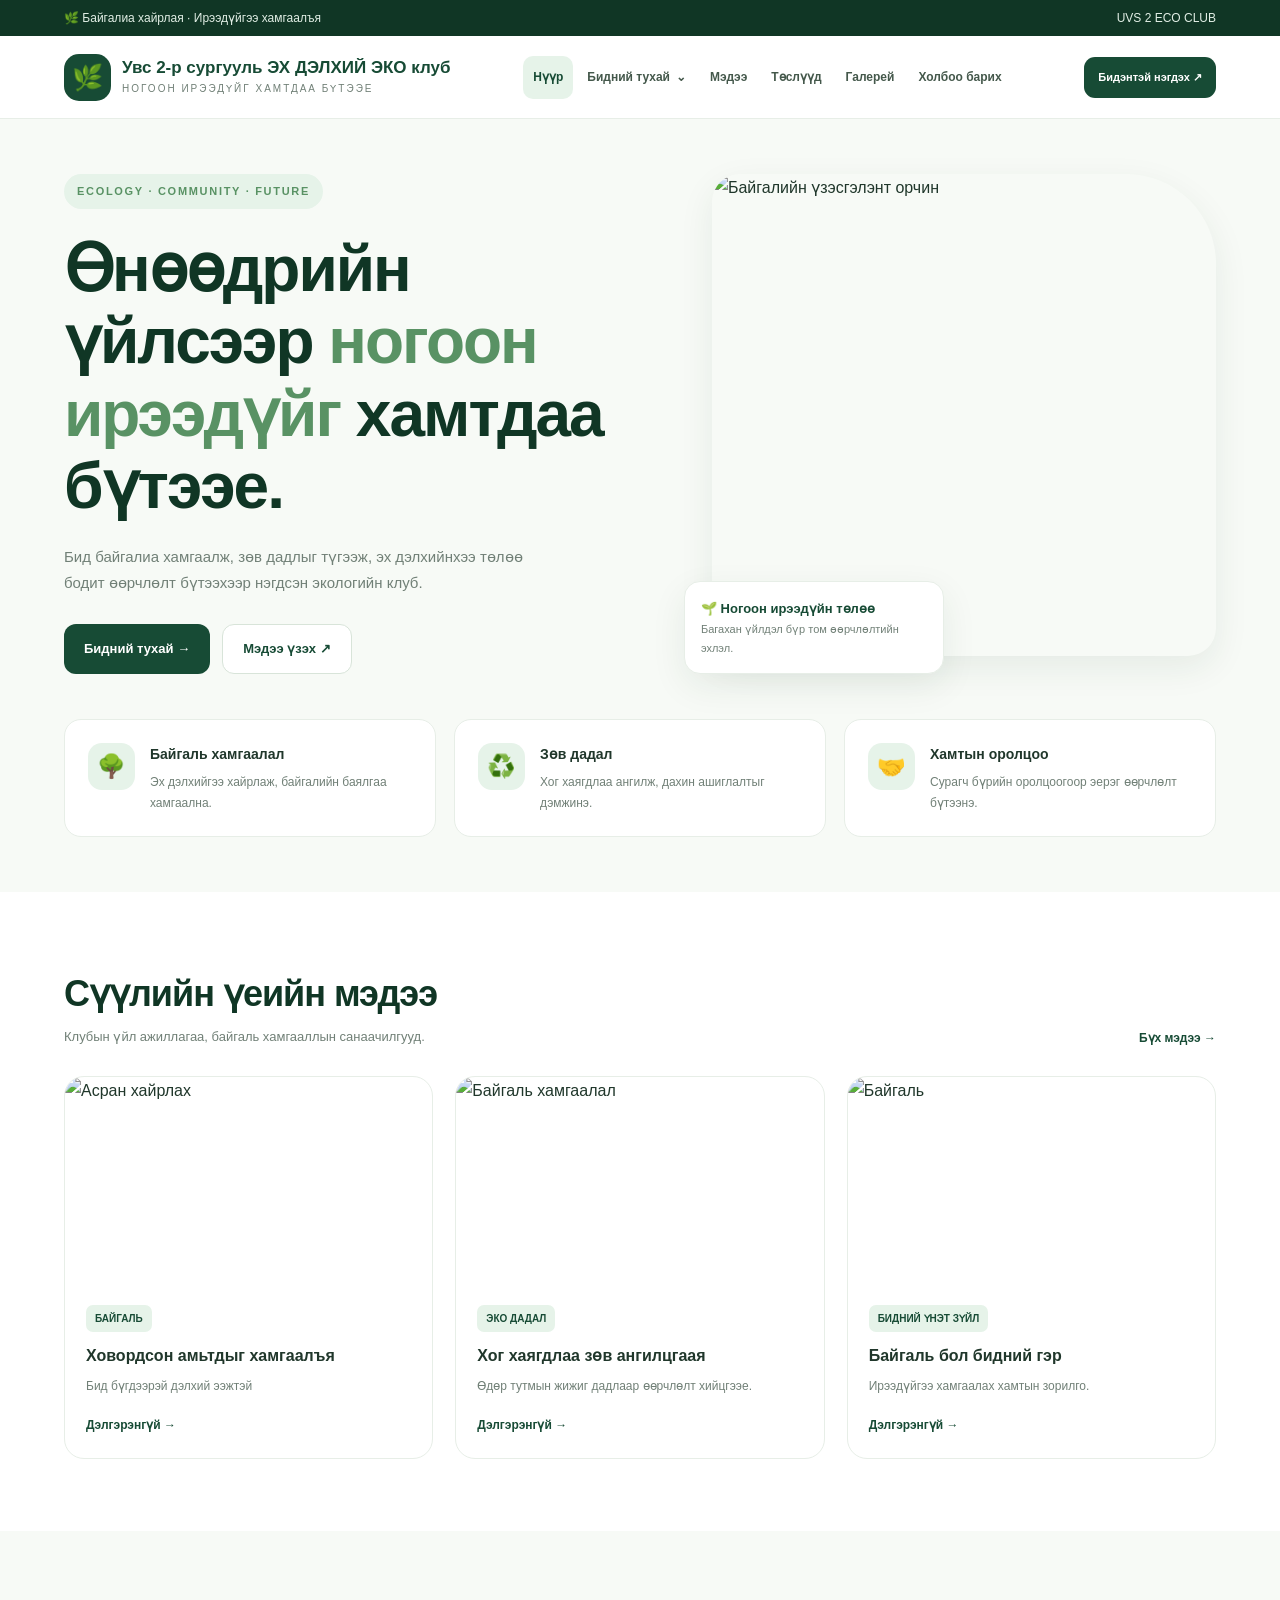
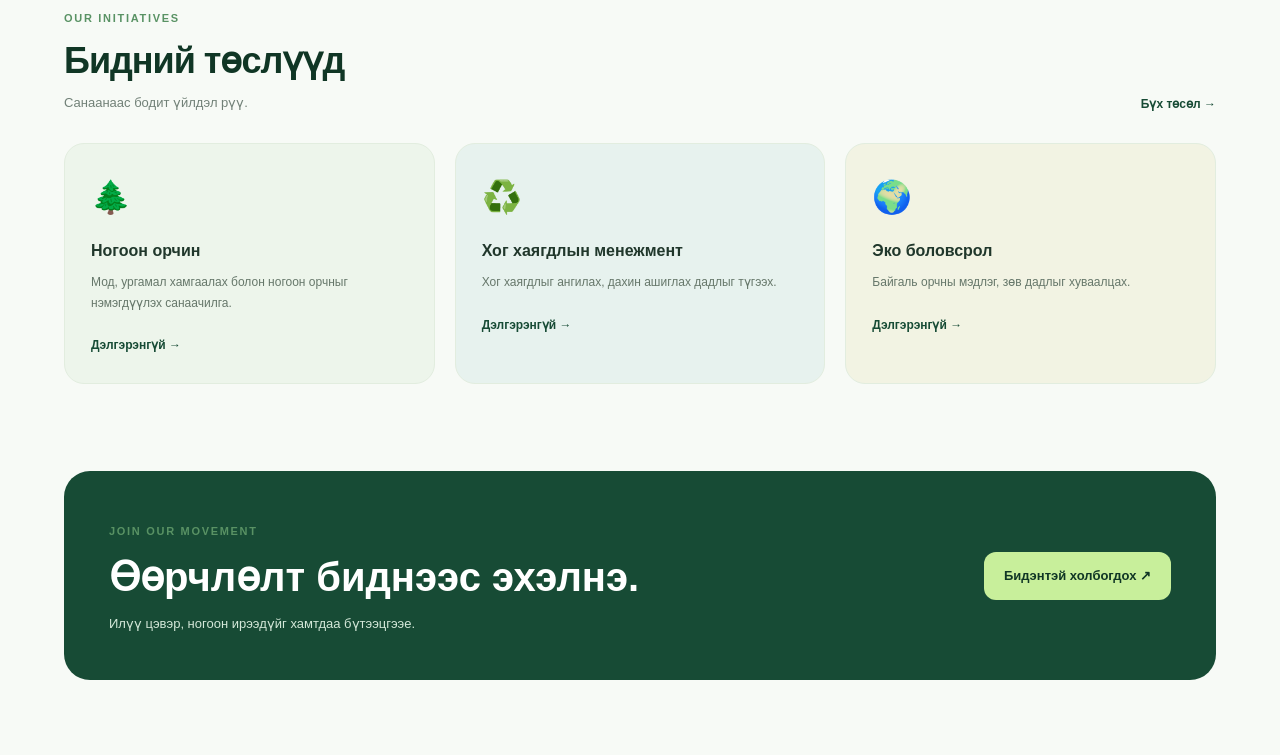
==== commit b5b828b5: "Update index.html" ====
--- a/index.html
+++ b/index.html
@@ -59,7 +59,7 @@
           </div>
         </div>
         <div class="hero-visual">
-          <img src="https://images.unsplash.com/photo-1472396961693-142e6e269027?auto=format&fit=crop&w=1200&q=85" alt="Байгалийн үзэсгэлэнт орчин">
+          <img src="https://scontent.fuln6-2.fna.fbcdn.net/v/t1.15752-9/839930897_1123826016840139_6487743095934531616_n.jpg?stp=dst-jpg_tt6&cstp=mx1032x1024&ctp=s1032x1024&_nc_cat=104&_nc_map=urlgen_bucketless&ccb=1-7&_nc_sid=9f807c&_nc_ohc=F5gIkfQgVrkQ7kNvwHPcT_G&_nc_oc=AdrwUl-KnU6ghCGNmD16nqQY53OhlqJJQw3TcYIHcvDIREQD4C2XVqfVDBlVDoUaEHwbhoFdkegIhhmSldxxu5aN&_nc_zt=23&_nc_ht=scontent.fuln6-2.fna&_nc_ss=7b2a8&oh=03_Q7cD6gFfAfmngnWxuqLOJxF8Yqwad7BAlIYpDUqv86L5GoLDxQ&oe=6AF59772" alt="Байгалийн үзэсгэлэнт орчин">
           <div class="floating-note"><strong>🌱 Ногоон ирээдүйн төлөө</strong><span>Багахан үйлдэл бүр том өөрчлөлтийн эхлэл.</span></div>
         </div>
       </div>
@@ -79,7 +79,7 @@
         <a class="text-link" href="pages/news.html">Бүх мэдээ →</a>
       </div>
       <div class="container card-grid" id="homeNews">
-        <article class="content-card"><img src="https://images.unsplash.com/photo-1416879595882-3373a0480b5b?auto=format&fit=crop&w=800&q=80" alt="Асран хайрлах"><div class="card-body"><span class="tag">БАЙГАЛЬ</span><h3>Ховордсон амьтдыг хамгаалъя</h3><p>Бид бүгдээрэй дэлхий ээжтэй</p><a class="text-link" href="pages/news.html">Дэлгэрэнгүй →</a></div></article>
+        <article class="content-card"><img src="https://encrypted-tbn0.gstatic.com/images?q=tbn:ANd9GcTekCV7GVBI5GuTuTIuNqVAq33RXyWs7hmHhY0BtA0pyA&s=10" alt="Асран хайрлах"><div class="card-body"><span class="tag">БАЙГАЛЬ</span><h3>Ховордсон амьтдыг хамгаалъя</h3><p>Бид бүгдээрэй дэлхий ээжтэй</p><a class="text-link" href="pages/news.html">Дэлгэрэнгүй →</a></div></article>
         <article class="content-card"><img src="https://encrypted-tbn0.gstatic.com/images?q=tbn:ANd9GcRSSLmAP2B3yUyjkAxF0WnSpqIz7_M_RCHwV3M5_dkveA&s=10" alt="Байгаль хамгаалал"><div class="card-body"><span class="tag">ЭКО ДАДАЛ</span><h3>Хог хаягдлаа зөв ангилцгаая</h3><p>Өдөр тутмын жижиг дадлаар өөрчлөлт хийцгээе.</p><a class="text-link" href="pages/news.html">Дэлгэрэнгүй →</a></div></article>
         <article class="content-card"><img src="https://images.unsplash.com/photo-1472396961693-142e6e269027?auto=format&fit=crop&w=800&q=80" alt="Байгаль"><div class="card-body"><span class="tag">БИДНИЙ ҮНЭТ ЗҮЙЛ</span><h3>Байгаль бол бидний гэр</h3><p>Ирээдүйгээ хамгаалах хамтын зорилго.</p><a class="text-link" href="pages/news.html">Дэлгэрэнгүй →</a></div></article>
       </div>
--- a/css/style.css
+++ b/css/style.css
@@ -32,8 +32,20 @@
 .button-primary { background: var(--green); color: white; }
 .button-outline { border: 1px solid #d8e4d9; background: white; color: var(--green); }
 .button-light { background: var(--lime); color: var(--green-dark); }
-.hero-visual { min-height: 410px; position: relative; }
-.hero-visual > img { position: absolute; inset: 0 0 18px 28px; width: calc(100% - 28px); height: calc(100% - 18px); border-radius: 28px 90px 28px 28px; box-shadow: var(--shadow); }
+
+.hero-visual {
+  height: 500px;
+  position: relative;
+}
+
+.hero-visual > img {
+  position: absolute;
+  inset: 0 0 18px 28px;
+  width: calc(100% - 28px);
+  height: calc(100% - 18px);
+  border-radius: 28px 90px 28px 28px;
+  box-shadow: var(--shadow);
+}
 .floating-note { position: absolute; bottom: 0; left: 0; max-width: 260px; background: white; padding: 16px; border: 1px solid var(--border); border-radius: 16px; box-shadow: var(--shadow); }
 .floating-note strong, .floating-note span { display: block; }
 .floating-note strong { font-size: 13px; color: var(--green); }
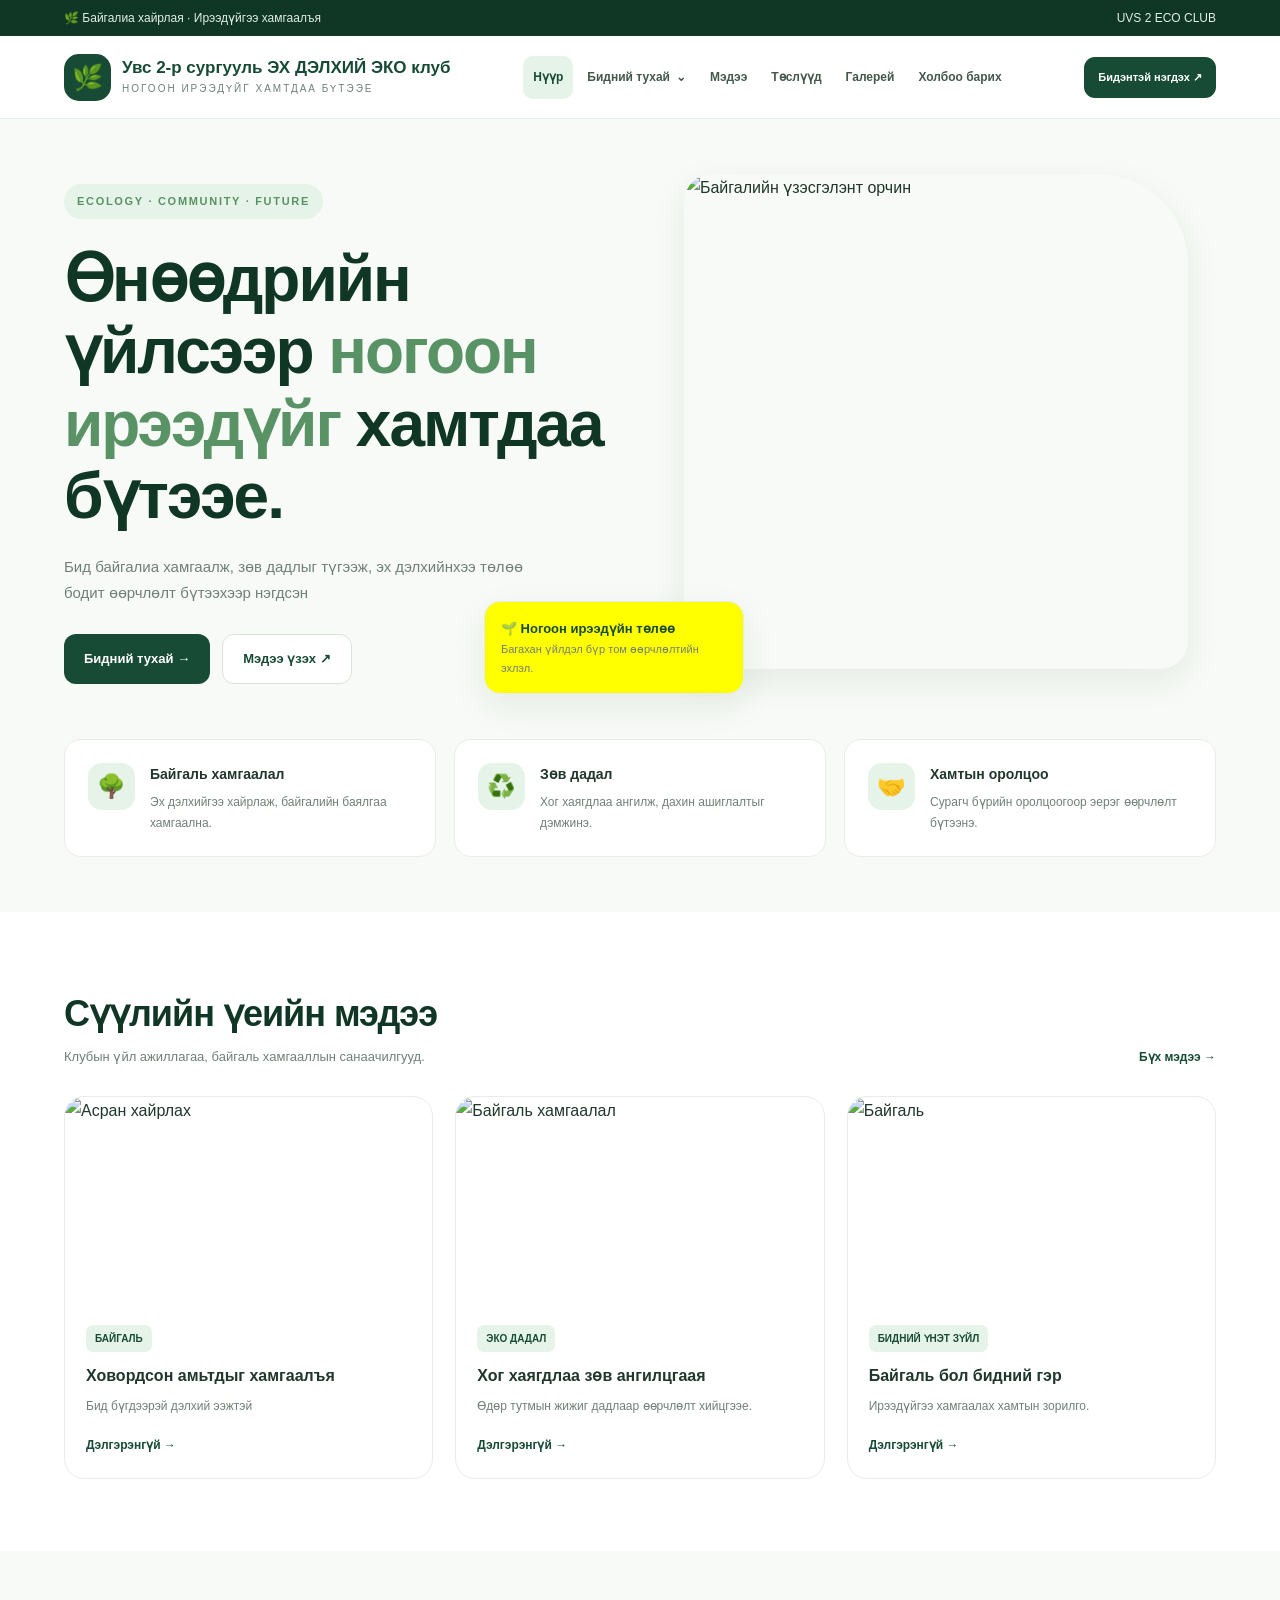
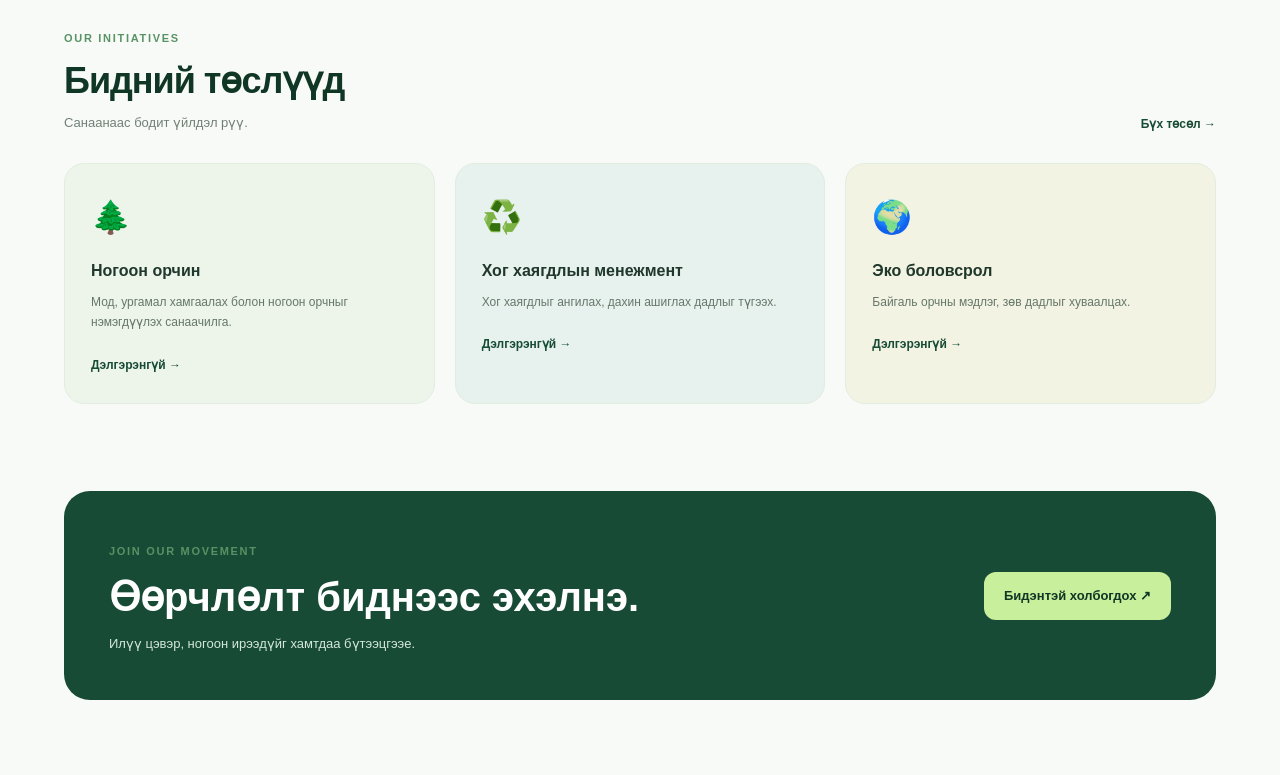
==== commit 3259f4a1: "Update index.html" ====
--- a/index.html
+++ b/index.html
@@ -52,7 +52,7 @@
         <div class="hero-copy">
           <span class="eyebrow">ECOLOGY · COMMUNITY · FUTURE</span>
           <h1>Өнөөдрийн үйлсээр <span>ногоон ирээдүйг</span> хамтдаа бүтээе.</h1>
-          <p>Бид байгалиа хамгаалж, зөв дадлыг түгээж, эх дэлхийнхээ төлөө бодит өөрчлөлт бүтээхээр нэгдсэн экологийн клуб.</p>
+          <p>Бид байгалиа хамгаалж, зөв дадлыг түгээж, эх дэлхийнхээ төлөө бодит өөрчлөлт бүтээхээр нэгдсэн</p>
           <div class="hero-actions">
             <a class="button button-primary" href="pages/about.html">Бидний тухай →</a>
             <a class="button button-outline" href="pages/news.html">Мэдээ үзэх ↗</a>
--- a/css/style.css
+++ b/css/style.css
@@ -34,19 +34,20 @@
 .button-light { background: var(--lime); color: var(--green-dark); }
 
 .hero-visual {
-  height: 500px;
+  height: 520px;
   position: relative;
 }
 
 .hero-visual > img {
   position: absolute;
-  inset: 0 0 18px 28px;
+  inset: 0 0 18px 28vpx;
   width: calc(100% - 28px);
-  height: calc(100% - 18px);
+  height: calc(100% - 25px);
   border-radius: 28px 90px 28px 28px;
   box-shadow: var(--shadow);
+  transform: translate(0px, 0px);
 }
-.floating-note { position: absolute; bottom: 0; left: 0; max-width: 260px; background: white; padding: 16px; border: 1px solid var(--border); border-radius: 16px; box-shadow: var(--shadow); }
+.floating-note { position: absolute; bottom: 0; left: -200px; max-width: 260px; background: yellow; padding: 16px; border: 1px solid var(--border); border-radius: 16px; box-shadow: var(--shadow); }
 .floating-note strong, .floating-note span { display: block; }
 .floating-note strong { font-size: 13px; color: var(--green); }
 .floating-note span { font-size: 11px; color: var(--muted); }
